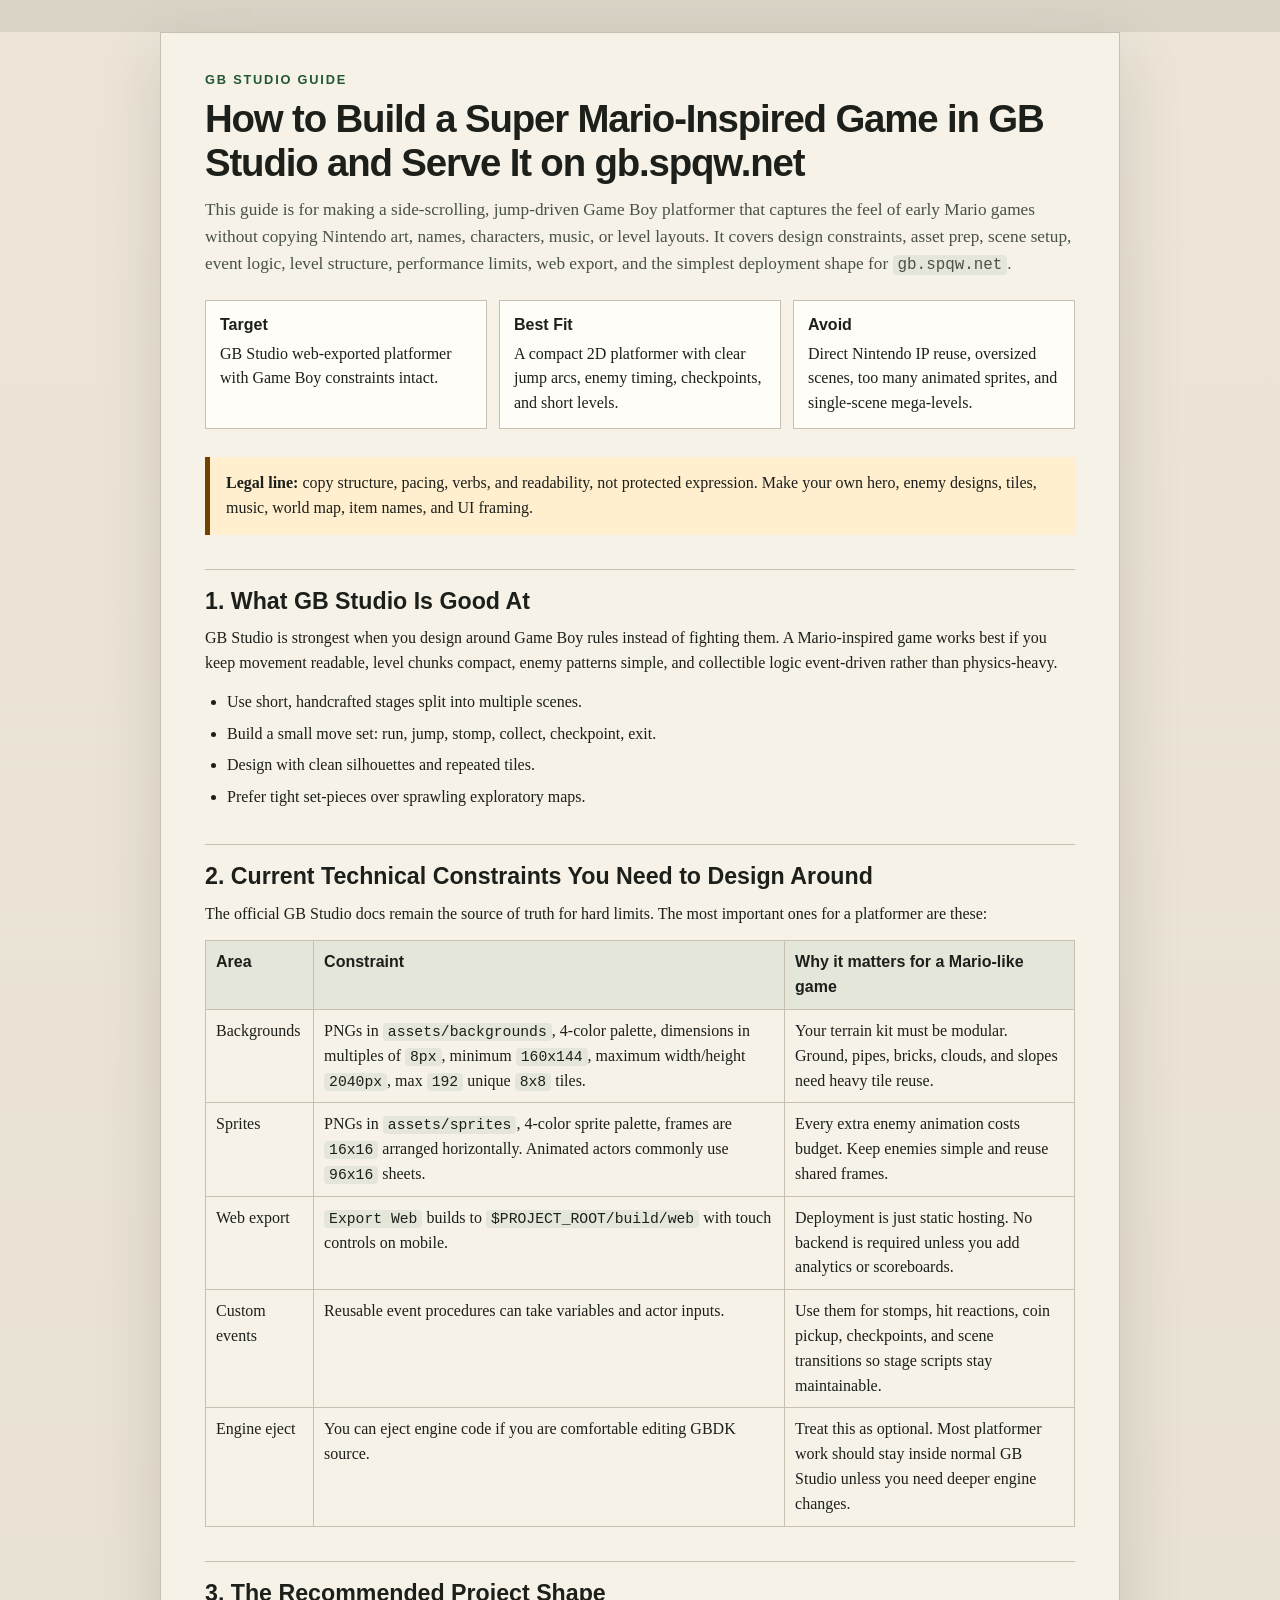
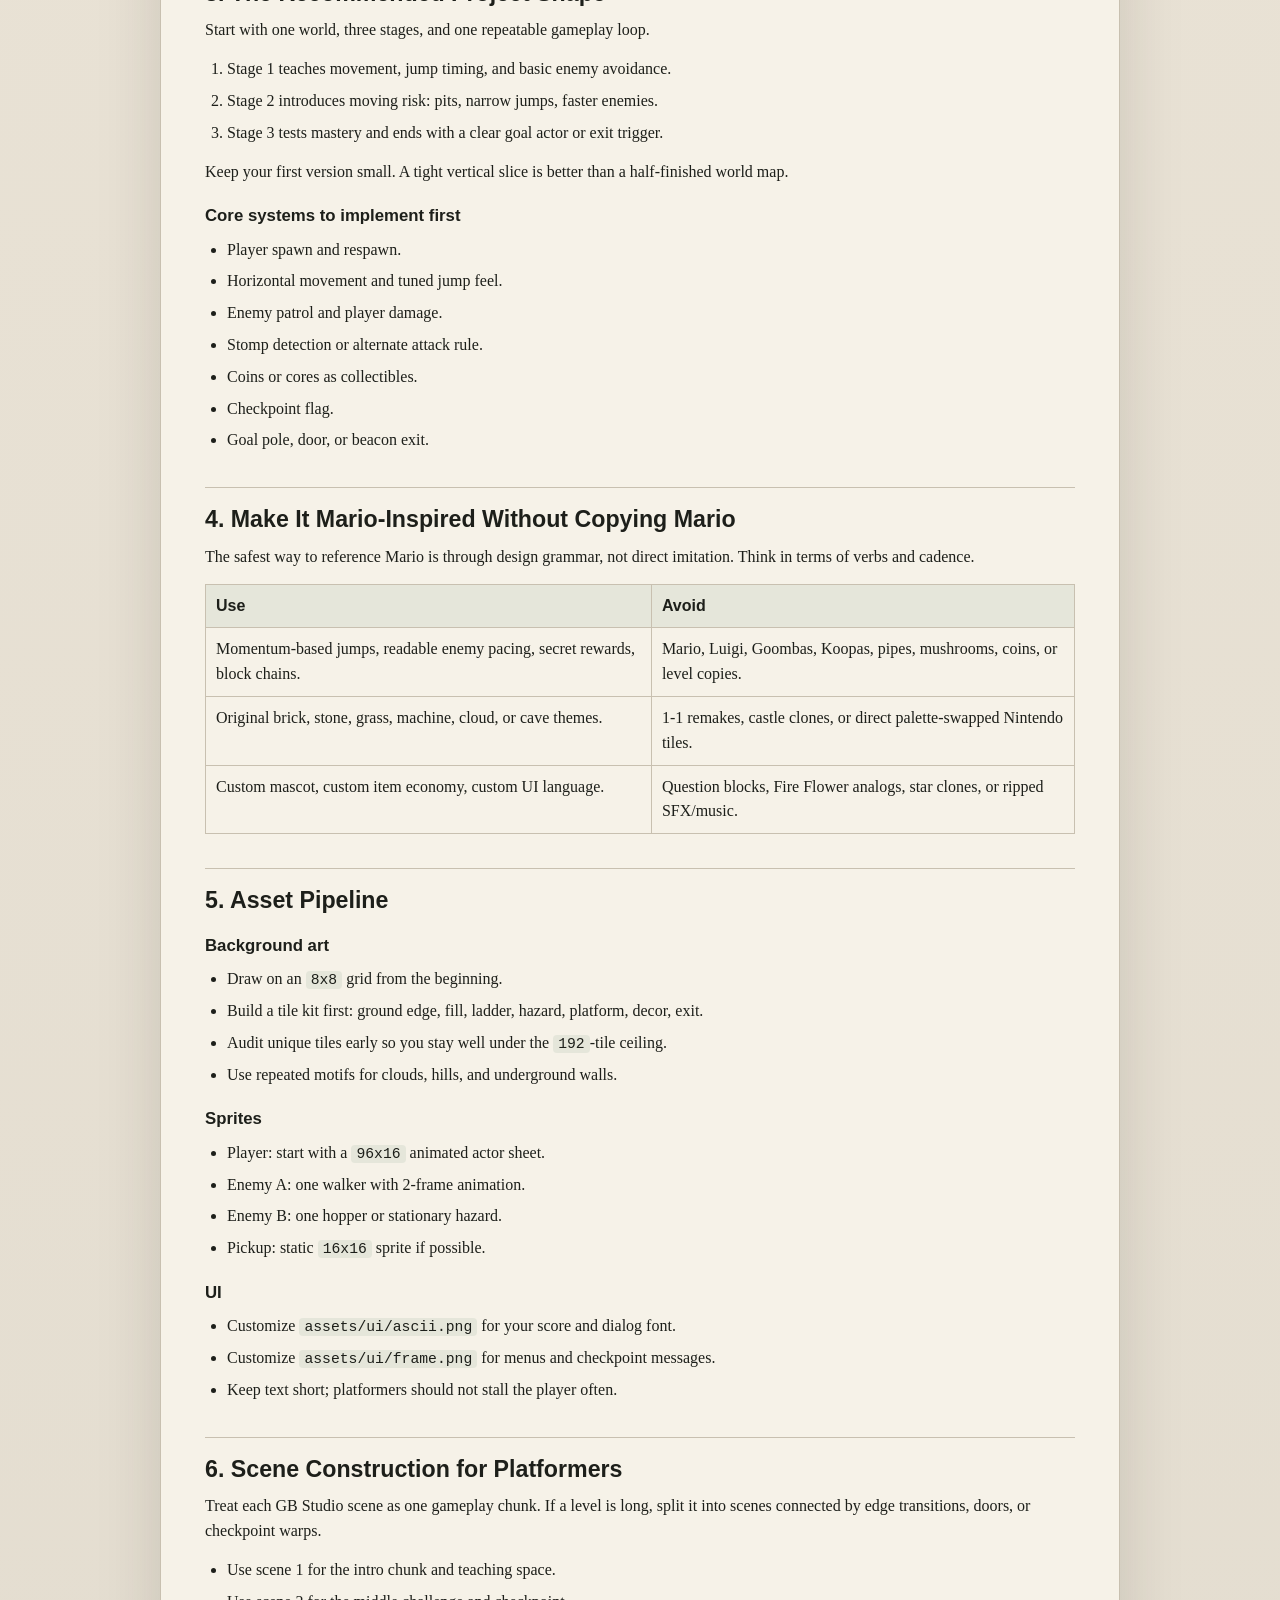
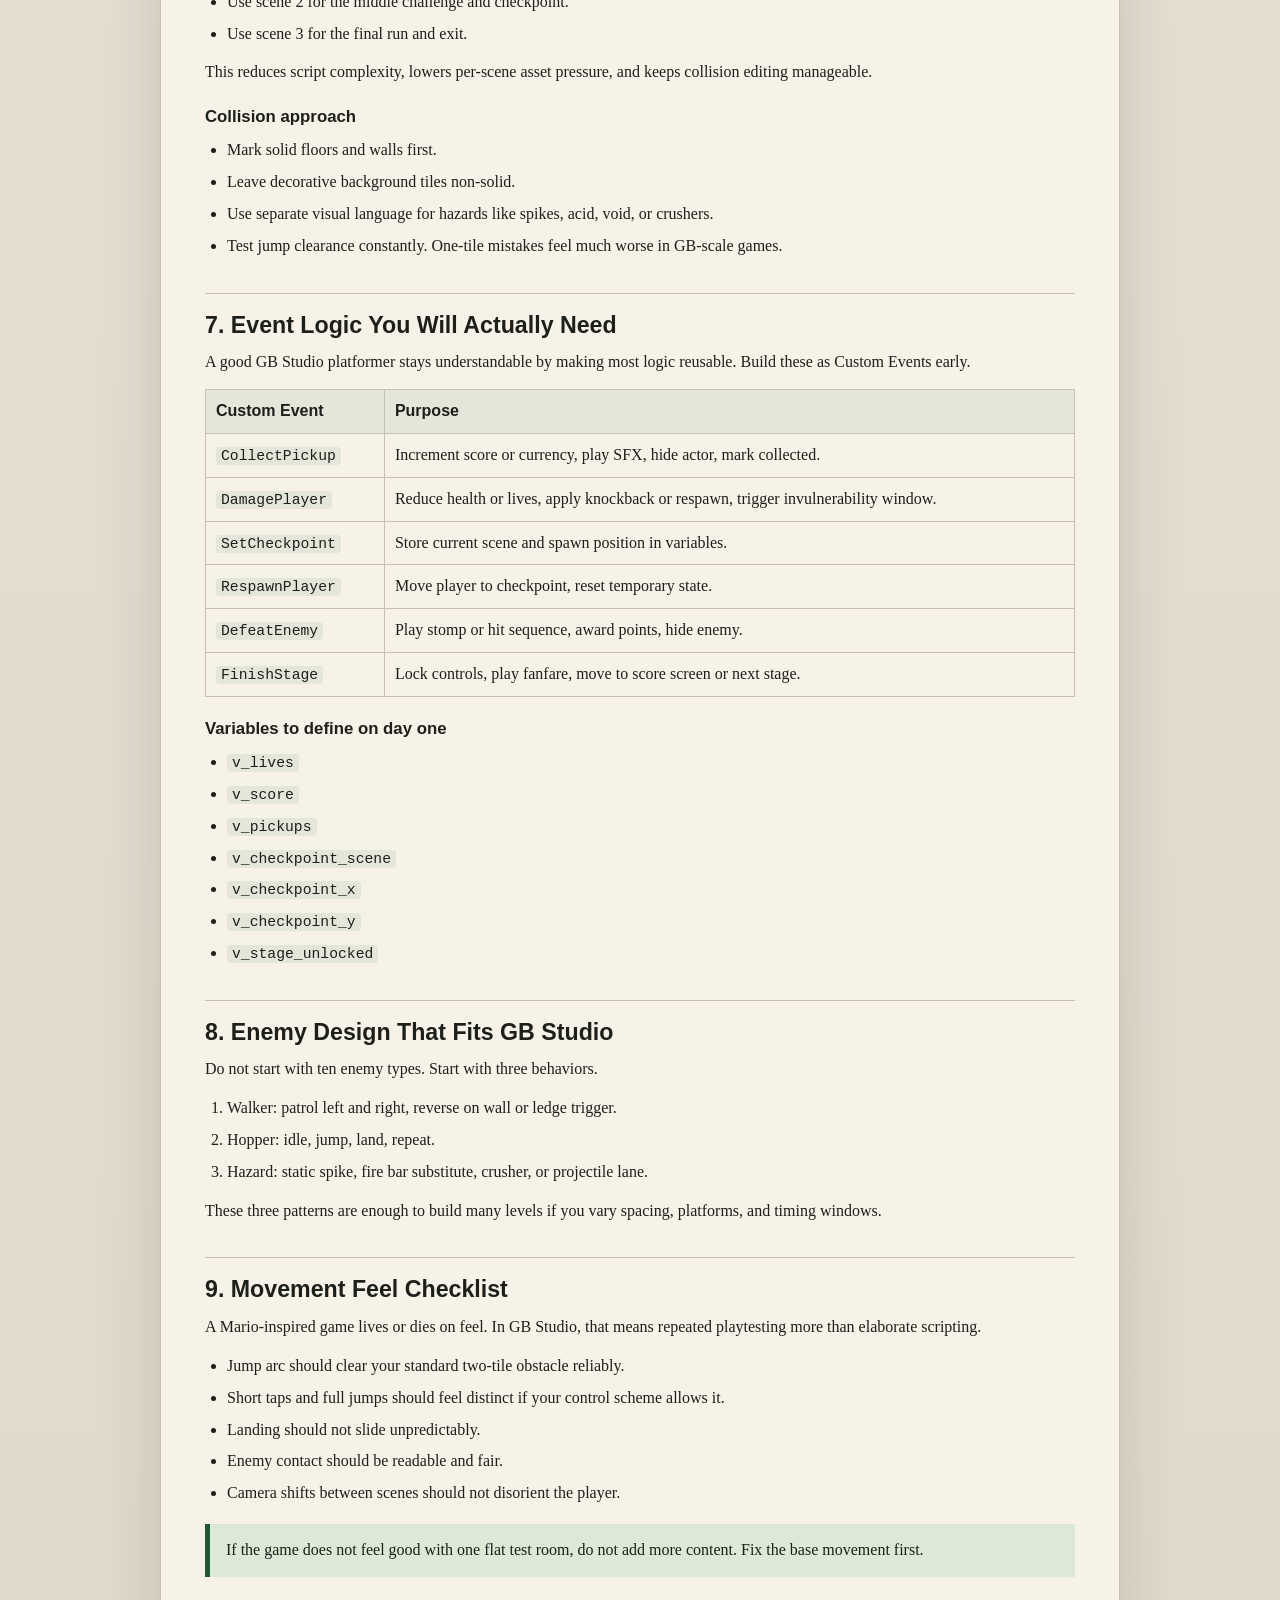
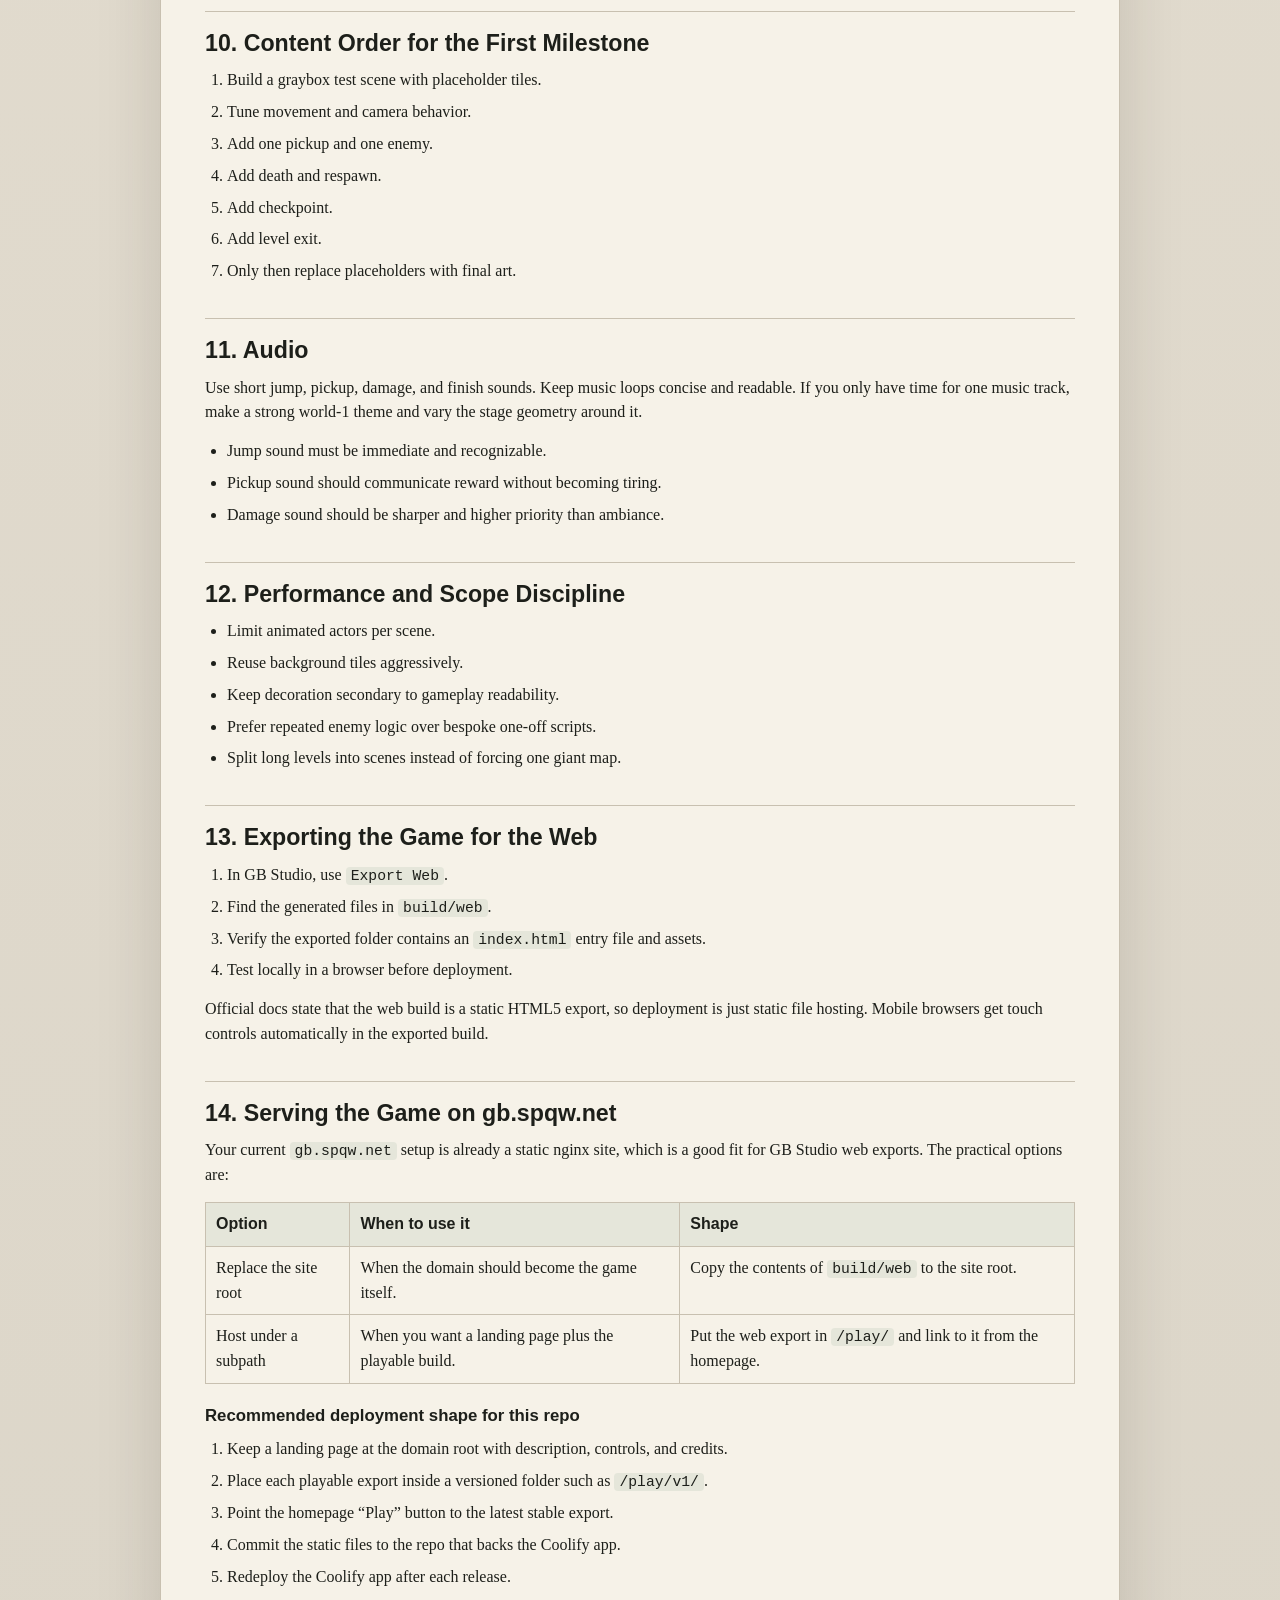
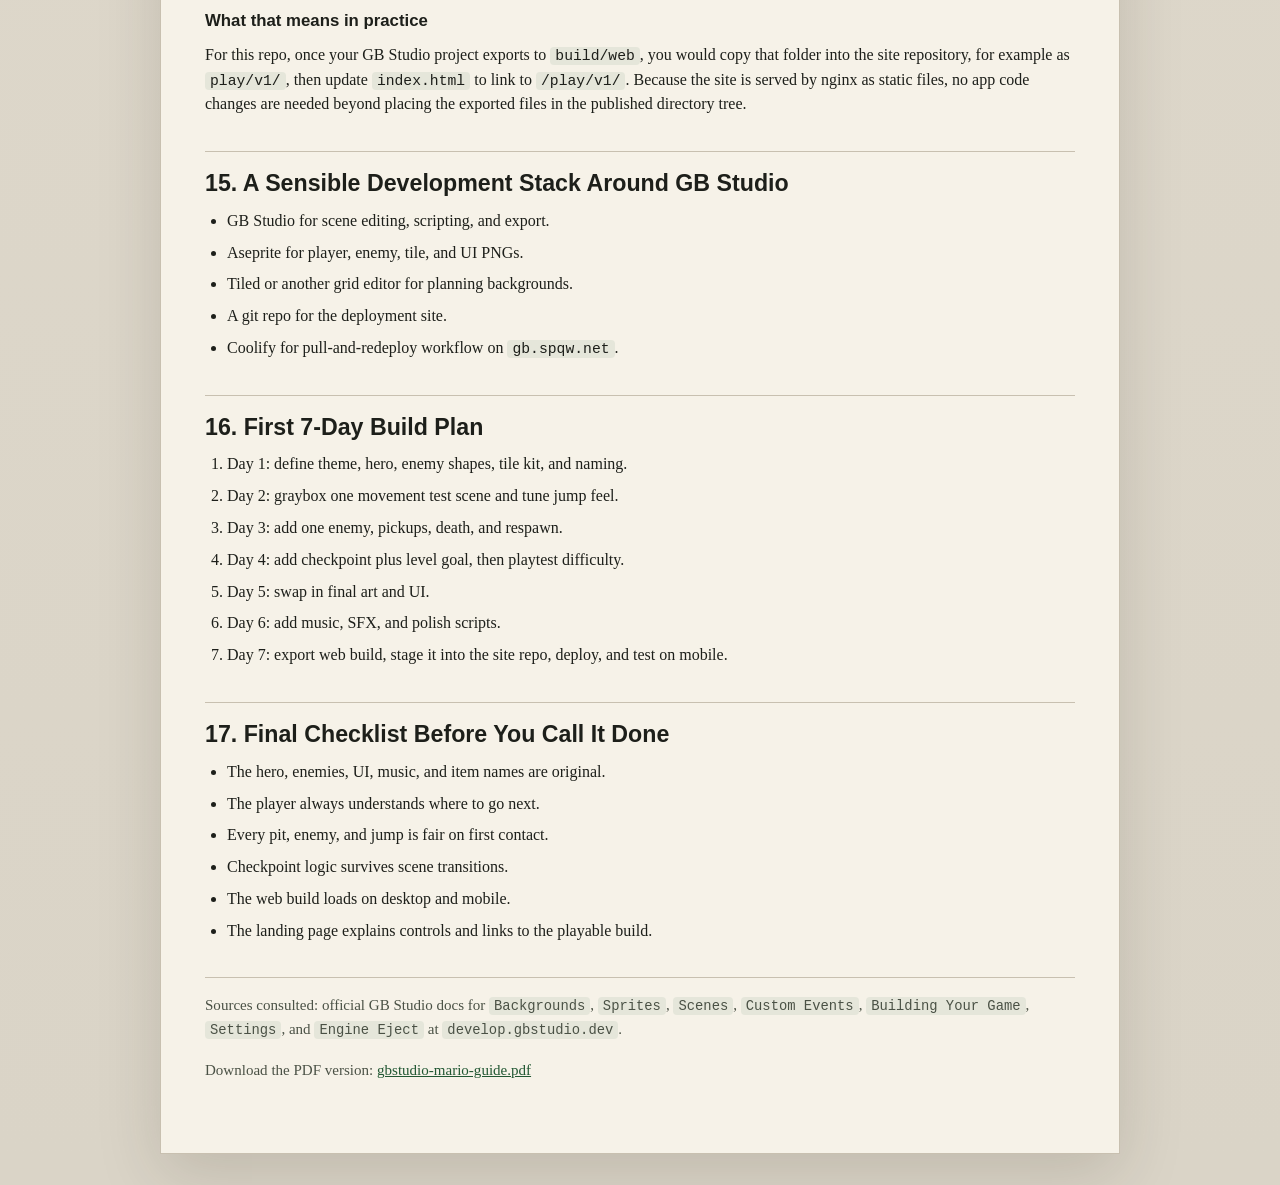
==== guide.html @ 8888a1e8 "Publish GB Studio platformer guide PDF" ====
<!doctype html>
<html lang="en">
  <head>
    <meta charset="UTF-8" />
    <meta
      name="viewport"
      content="width=device-width, initial-scale=1.0, viewport-fit=cover"
    />
    <title>GB Studio Mario-Inspired Platformer Guide</title>
    <style>
      :root {
        --paper: #f6f2e8;
        --ink: #1d1f1a;
        --muted: #4a5145;
        --accent: #215732;
        --accent-soft: #dce9d7;
        --line: #c8c0b0;
        --warning: #734100;
        --warning-soft: #ffefcf;
      }

      * {
        box-sizing: border-box;
      }

      html {
        background: #dad4c7;
      }

      body {
        margin: 0;
        color: var(--ink);
        background:
          radial-gradient(circle at top, rgba(255, 255, 255, 0.75), transparent 32rem),
          linear-gradient(180deg, #ece5d8 0%, #dad4c7 100%);
        font:
          16px/1.55 Georgia,
          "Times New Roman",
          serif;
      }

      main {
        width: min(960px, calc(100vw - 32px));
        margin: 32px auto;
        padding: 40px 44px 56px;
        background: var(--paper);
        border: 1px solid var(--line);
        box-shadow: 0 20px 60px rgba(40, 34, 20, 0.15);
      }

      h1,
      h2,
      h3 {
        line-height: 1.15;
        margin: 0 0 12px;
        font-family: "Trebuchet MS", Helvetica, Arial, sans-serif;
      }

      h1 {
        font-size: 2.4rem;
        letter-spacing: -0.03em;
      }

      h2 {
        margin-top: 34px;
        padding-top: 18px;
        border-top: 1px solid var(--line);
        font-size: 1.45rem;
      }

      h3 {
        margin-top: 22px;
        font-size: 1.05rem;
      }

      p,
      ul,
      ol,
      table {
        margin: 0 0 14px;
      }

      ul,
      ol {
        padding-left: 22px;
      }

      li {
        margin-bottom: 7px;
      }

      .eyebrow {
        margin-bottom: 10px;
        color: var(--accent);
        font:
          700 0.8rem/1.1 "Trebuchet MS",
          Helvetica,
          Arial,
          sans-serif;
        letter-spacing: 0.14em;
        text-transform: uppercase;
      }

      .lede {
        font-size: 1.08rem;
        color: var(--muted);
      }

      .callout,
      .warning {
        padding: 14px 16px;
        margin: 18px 0;
        border-left: 5px solid var(--accent);
        background: var(--accent-soft);
      }

      .warning {
        border-left-color: var(--warning);
        background: var(--warning-soft);
      }

      code {
        padding: 1px 5px;
        background: rgba(33, 87, 50, 0.08);
        border-radius: 4px;
        font-size: 0.92em;
      }

      table {
        width: 100%;
        border-collapse: collapse;
      }

      th,
      td {
        padding: 9px 10px;
        vertical-align: top;
        border: 1px solid var(--line);
        text-align: left;
      }

      th {
        background: rgba(33, 87, 50, 0.08);
        font-family: "Trebuchet MS", Helvetica, Arial, sans-serif;
      }

      .meta {
        display: grid;
        grid-template-columns: repeat(3, minmax(0, 1fr));
        gap: 12px;
        margin: 22px 0 28px;
      }

      .meta-card {
        padding: 12px 14px;
        background: #fffdf8;
        border: 1px solid var(--line);
      }

      .meta-card strong {
        display: block;
        margin-bottom: 4px;
        font-family: "Trebuchet MS", Helvetica, Arial, sans-serif;
      }

      .footer {
        margin-top: 34px;
        padding-top: 16px;
        border-top: 1px solid var(--line);
        color: var(--muted);
        font-size: 0.94rem;
      }

      .no-print {
        margin-top: 18px;
      }

      .no-print a {
        color: var(--accent);
      }

      @media (max-width: 760px) {
        main {
          width: calc(100vw - 18px);
          margin: 9px auto;
          padding: 24px 18px 36px;
        }

        .meta {
          grid-template-columns: 1fr;
        }
      }

      @media print {
        html,
        body {
          background: #fff;
        }

        main {
          width: 100%;
          margin: 0;
          padding: 0;
          border: 0;
          box-shadow: none;
        }

        .no-print {
          display: none;
        }
      }
    </style>
  </head>
  <body>
    <main>
      <p class="eyebrow">GB Studio Guide</p>
      <h1>How to Build a Super Mario-Inspired Game in GB Studio and Serve It on gb.spqw.net</h1>
      <p class="lede">
        This guide is for making a side-scrolling, jump-driven Game Boy platformer that captures
        the feel of early Mario games without copying Nintendo art, names, characters, music, or
        level layouts. It covers design constraints, asset prep, scene setup, event logic, level
        structure, performance limits, web export, and the simplest deployment shape for
        <code>gb.spqw.net</code>.
      </p>

      <div class="meta">
        <section class="meta-card">
          <strong>Target</strong>
          GB Studio web-exported platformer with Game Boy constraints intact.
        </section>
        <section class="meta-card">
          <strong>Best Fit</strong>
          A compact 2D platformer with clear jump arcs, enemy timing, checkpoints, and short
          levels.
        </section>
        <section class="meta-card">
          <strong>Avoid</strong>
          Direct Nintendo IP reuse, oversized scenes, too many animated sprites, and single-scene
          mega-levels.
        </section>
      </div>

      <div class="warning">
        <strong>Legal line:</strong> copy structure, pacing, verbs, and readability, not protected
        expression. Make your own hero, enemy designs, tiles, music, world map, item names, and
        UI framing.
      </div>

      <h2>1. What GB Studio Is Good At</h2>
      <p>
        GB Studio is strongest when you design around Game Boy rules instead of fighting them. A
        Mario-inspired game works best if you keep movement readable, level chunks compact, enemy
        patterns simple, and collectible logic event-driven rather than physics-heavy.
      </p>
      <ul>
        <li>Use short, handcrafted stages split into multiple scenes.</li>
        <li>Build a small move set: run, jump, stomp, collect, checkpoint, exit.</li>
        <li>Design with clean silhouettes and repeated tiles.</li>
        <li>Prefer tight set-pieces over sprawling exploratory maps.</li>
      </ul>

      <h2>2. Current Technical Constraints You Need to Design Around</h2>
      <p>
        The official GB Studio docs remain the source of truth for hard limits. The most important
        ones for a platformer are these:
      </p>
      <table>
        <thead>
          <tr>
            <th>Area</th>
            <th>Constraint</th>
            <th>Why it matters for a Mario-like game</th>
          </tr>
        </thead>
        <tbody>
          <tr>
            <td>Backgrounds</td>
            <td>
              PNGs in <code>assets/backgrounds</code>, 4-color palette, dimensions in multiples of
              <code>8px</code>, minimum <code>160x144</code>, maximum width/height
              <code>2040px</code>, max <code>192</code> unique <code>8x8</code> tiles.
            </td>
            <td>
              Your terrain kit must be modular. Ground, pipes, bricks, clouds, and slopes need heavy
              tile reuse.
            </td>
          </tr>
          <tr>
            <td>Sprites</td>
            <td>
              PNGs in <code>assets/sprites</code>, 4-color sprite palette, frames are
              <code>16x16</code> arranged horizontally. Animated actors commonly use
              <code>96x16</code> sheets.
            </td>
            <td>
              Every extra enemy animation costs budget. Keep enemies simple and reuse shared frames.
            </td>
          </tr>
          <tr>
            <td>Web export</td>
            <td>
              <code>Export Web</code> builds to <code>$PROJECT_ROOT/build/web</code> with
              touch controls on mobile.
            </td>
            <td>
              Deployment is just static hosting. No backend is required unless you add analytics or
              scoreboards.
            </td>
          </tr>
          <tr>
            <td>Custom events</td>
            <td>
              Reusable event procedures can take variables and actor inputs.
            </td>
            <td>
              Use them for stomps, hit reactions, coin pickup, checkpoints, and scene transitions so
              stage scripts stay maintainable.
            </td>
          </tr>
          <tr>
            <td>Engine eject</td>
            <td>
              You can eject engine code if you are comfortable editing GBDK source.
            </td>
            <td>
              Treat this as optional. Most platformer work should stay inside normal GB Studio unless
              you need deeper engine changes.
            </td>
          </tr>
        </tbody>
      </table>

      <h2>3. The Recommended Project Shape</h2>
      <p>Start with one world, three stages, and one repeatable gameplay loop.</p>
      <ol>
        <li>Stage 1 teaches movement, jump timing, and basic enemy avoidance.</li>
        <li>Stage 2 introduces moving risk: pits, narrow jumps, faster enemies.</li>
        <li>Stage 3 tests mastery and ends with a clear goal actor or exit trigger.</li>
      </ol>
      <p>Keep your first version small. A tight vertical slice is better than a half-finished world map.</p>

      <h3>Core systems to implement first</h3>
      <ul>
        <li>Player spawn and respawn.</li>
        <li>Horizontal movement and tuned jump feel.</li>
        <li>Enemy patrol and player damage.</li>
        <li>Stomp detection or alternate attack rule.</li>
        <li>Coins or cores as collectibles.</li>
        <li>Checkpoint flag.</li>
        <li>Goal pole, door, or beacon exit.</li>
      </ul>

      <h2>4. Make It Mario-Inspired Without Copying Mario</h2>
      <p>
        The safest way to reference Mario is through design grammar, not direct imitation. Think in
        terms of verbs and cadence.
      </p>
      <table>
        <thead>
          <tr>
            <th>Use</th>
            <th>Avoid</th>
          </tr>
        </thead>
        <tbody>
          <tr>
            <td>Momentum-based jumps, readable enemy pacing, secret rewards, block chains.</td>
            <td>Mario, Luigi, Goombas, Koopas, pipes, mushrooms, coins, or level copies.</td>
          </tr>
          <tr>
            <td>Original brick, stone, grass, machine, cloud, or cave themes.</td>
            <td>1-1 remakes, castle clones, or direct palette-swapped Nintendo tiles.</td>
          </tr>
          <tr>
            <td>Custom mascot, custom item economy, custom UI language.</td>
            <td>Question blocks, Fire Flower analogs, star clones, or ripped SFX/music.</td>
          </tr>
        </tbody>
      </table>

      <h2>5. Asset Pipeline</h2>
      <h3>Background art</h3>
      <ul>
        <li>Draw on an <code>8x8</code> grid from the beginning.</li>
        <li>Build a tile kit first: ground edge, fill, ladder, hazard, platform, decor, exit.</li>
        <li>Audit unique tiles early so you stay well under the <code>192</code>-tile ceiling.</li>
        <li>Use repeated motifs for clouds, hills, and underground walls.</li>
      </ul>

      <h3>Sprites</h3>
      <ul>
        <li>Player: start with a <code>96x16</code> animated actor sheet.</li>
        <li>Enemy A: one walker with 2-frame animation.</li>
        <li>Enemy B: one hopper or stationary hazard.</li>
        <li>Pickup: static <code>16x16</code> sprite if possible.</li>
      </ul>

      <h3>UI</h3>
      <ul>
        <li>Customize <code>assets/ui/ascii.png</code> for your score and dialog font.</li>
        <li>Customize <code>assets/ui/frame.png</code> for menus and checkpoint messages.</li>
        <li>Keep text short; platformers should not stall the player often.</li>
      </ul>

      <h2>6. Scene Construction for Platformers</h2>
      <p>
        Treat each GB Studio scene as one gameplay chunk. If a level is long, split it into scenes
        connected by edge transitions, doors, or checkpoint warps.
      </p>
      <ul>
        <li>Use scene 1 for the intro chunk and teaching space.</li>
        <li>Use scene 2 for the middle challenge and checkpoint.</li>
        <li>Use scene 3 for the final run and exit.</li>
      </ul>
      <p>
        This reduces script complexity, lowers per-scene asset pressure, and keeps collision editing
        manageable.
      </p>

      <h3>Collision approach</h3>
      <ul>
        <li>Mark solid floors and walls first.</li>
        <li>Leave decorative background tiles non-solid.</li>
        <li>Use separate visual language for hazards like spikes, acid, void, or crushers.</li>
        <li>Test jump clearance constantly. One-tile mistakes feel much worse in GB-scale games.</li>
      </ul>

      <h2>7. Event Logic You Will Actually Need</h2>
      <p>
        A good GB Studio platformer stays understandable by making most logic reusable. Build these
        as Custom Events early.
      </p>
      <table>
        <thead>
          <tr>
            <th>Custom Event</th>
            <th>Purpose</th>
          </tr>
        </thead>
        <tbody>
          <tr>
            <td><code>CollectPickup</code></td>
            <td>Increment score or currency, play SFX, hide actor, mark collected.</td>
          </tr>
          <tr>
            <td><code>DamagePlayer</code></td>
            <td>Reduce health or lives, apply knockback or respawn, trigger invulnerability window.</td>
          </tr>
          <tr>
            <td><code>SetCheckpoint</code></td>
            <td>Store current scene and spawn position in variables.</td>
          </tr>
          <tr>
            <td><code>RespawnPlayer</code></td>
            <td>Move player to checkpoint, reset temporary state.</td>
          </tr>
          <tr>
            <td><code>DefeatEnemy</code></td>
            <td>Play stomp or hit sequence, award points, hide enemy.</td>
          </tr>
          <tr>
            <td><code>FinishStage</code></td>
            <td>Lock controls, play fanfare, move to score screen or next stage.</td>
          </tr>
        </tbody>
      </table>

      <h3>Variables to define on day one</h3>
      <ul>
        <li><code>v_lives</code></li>
        <li><code>v_score</code></li>
        <li><code>v_pickups</code></li>
        <li><code>v_checkpoint_scene</code></li>
        <li><code>v_checkpoint_x</code></li>
        <li><code>v_checkpoint_y</code></li>
        <li><code>v_stage_unlocked</code></li>
      </ul>

      <h2>8. Enemy Design That Fits GB Studio</h2>
      <p>Do not start with ten enemy types. Start with three behaviors.</p>
      <ol>
        <li>Walker: patrol left and right, reverse on wall or ledge trigger.</li>
        <li>Hopper: idle, jump, land, repeat.</li>
        <li>Hazard: static spike, fire bar substitute, crusher, or projectile lane.</li>
      </ol>
      <p>
        These three patterns are enough to build many levels if you vary spacing, platforms, and
        timing windows.
      </p>

      <h2>9. Movement Feel Checklist</h2>
      <p>
        A Mario-inspired game lives or dies on feel. In GB Studio, that means repeated playtesting
        more than elaborate scripting.
      </p>
      <ul>
        <li>Jump arc should clear your standard two-tile obstacle reliably.</li>
        <li>Short taps and full jumps should feel distinct if your control scheme allows it.</li>
        <li>Landing should not slide unpredictably.</li>
        <li>Enemy contact should be readable and fair.</li>
        <li>Camera shifts between scenes should not disorient the player.</li>
      </ul>

      <div class="callout">
        If the game does not feel good with one flat test room, do not add more content. Fix the
        base movement first.
      </div>

      <h2>10. Content Order for the First Milestone</h2>
      <ol>
        <li>Build a graybox test scene with placeholder tiles.</li>
        <li>Tune movement and camera behavior.</li>
        <li>Add one pickup and one enemy.</li>
        <li>Add death and respawn.</li>
        <li>Add checkpoint.</li>
        <li>Add level exit.</li>
        <li>Only then replace placeholders with final art.</li>
      </ol>

      <h2>11. Audio</h2>
      <p>
        Use short jump, pickup, damage, and finish sounds. Keep music loops concise and readable.
        If you only have time for one music track, make a strong world-1 theme and vary the stage
        geometry around it.
      </p>
      <ul>
        <li>Jump sound must be immediate and recognizable.</li>
        <li>Pickup sound should communicate reward without becoming tiring.</li>
        <li>Damage sound should be sharper and higher priority than ambiance.</li>
      </ul>

      <h2>12. Performance and Scope Discipline</h2>
      <ul>
        <li>Limit animated actors per scene.</li>
        <li>Reuse background tiles aggressively.</li>
        <li>Keep decoration secondary to gameplay readability.</li>
        <li>Prefer repeated enemy logic over bespoke one-off scripts.</li>
        <li>Split long levels into scenes instead of forcing one giant map.</li>
      </ul>

      <h2>13. Exporting the Game for the Web</h2>
      <ol>
        <li>In GB Studio, use <code>Export Web</code>.</li>
        <li>Find the generated files in <code>build/web</code>.</li>
        <li>Verify the exported folder contains an <code>index.html</code> entry file and assets.</li>
        <li>Test locally in a browser before deployment.</li>
      </ol>
      <p>
        Official docs state that the web build is a static HTML5 export, so deployment is just
        static file hosting. Mobile browsers get touch controls automatically in the exported build.
      </p>

      <h2>14. Serving the Game on gb.spqw.net</h2>
      <p>
        Your current <code>gb.spqw.net</code> setup is already a static nginx site, which is a good
        fit for GB Studio web exports. The practical options are:
      </p>
      <table>
        <thead>
          <tr>
            <th>Option</th>
            <th>When to use it</th>
            <th>Shape</th>
          </tr>
        </thead>
        <tbody>
          <tr>
            <td>Replace the site root</td>
            <td>When the domain should become the game itself.</td>
            <td>Copy the contents of <code>build/web</code> to the site root.</td>
          </tr>
          <tr>
            <td>Host under a subpath</td>
            <td>When you want a landing page plus the playable build.</td>
            <td>Put the web export in <code>/play/</code> and link to it from the homepage.</td>
          </tr>
        </tbody>
      </table>

      <h3>Recommended deployment shape for this repo</h3>
      <ol>
        <li>Keep a landing page at the domain root with description, controls, and credits.</li>
        <li>Place each playable export inside a versioned folder such as <code>/play/v1/</code>.</li>
        <li>Point the homepage “Play” button to the latest stable export.</li>
        <li>Commit the static files to the repo that backs the Coolify app.</li>
        <li>Redeploy the Coolify app after each release.</li>
      </ol>

      <h3>What that means in practice</h3>
      <p>
        For this repo, once your GB Studio project exports to <code>build/web</code>, you would copy
        that folder into the site repository, for example as <code>play/v1/</code>, then update
        <code>index.html</code> to link to <code>/play/v1/</code>. Because the site is served by
        nginx as static files, no app code changes are needed beyond placing the exported files in
        the published directory tree.
      </p>

      <h2>15. A Sensible Development Stack Around GB Studio</h2>
      <ul>
        <li>GB Studio for scene editing, scripting, and export.</li>
        <li>Aseprite for player, enemy, tile, and UI PNGs.</li>
        <li>Tiled or another grid editor for planning backgrounds.</li>
        <li>A git repo for the deployment site.</li>
        <li>Coolify for pull-and-redeploy workflow on <code>gb.spqw.net</code>.</li>
      </ul>

      <h2>16. First 7-Day Build Plan</h2>
      <ol>
        <li>Day 1: define theme, hero, enemy shapes, tile kit, and naming.</li>
        <li>Day 2: graybox one movement test scene and tune jump feel.</li>
        <li>Day 3: add one enemy, pickups, death, and respawn.</li>
        <li>Day 4: add checkpoint plus level goal, then playtest difficulty.</li>
        <li>Day 5: swap in final art and UI.</li>
        <li>Day 6: add music, SFX, and polish scripts.</li>
        <li>Day 7: export web build, stage it into the site repo, deploy, and test on mobile.</li>
      </ol>

      <h2>17. Final Checklist Before You Call It Done</h2>
      <ul>
        <li>The hero, enemies, UI, music, and item names are original.</li>
        <li>The player always understands where to go next.</li>
        <li>Every pit, enemy, and jump is fair on first contact.</li>
        <li>Checkpoint logic survives scene transitions.</li>
        <li>The web build loads on desktop and mobile.</li>
        <li>The landing page explains controls and links to the playable build.</li>
      </ul>

      <section class="footer">
        <p>
          Sources consulted: official GB Studio docs for
          <code>Backgrounds</code>, <code>Sprites</code>, <code>Scenes</code>,
          <code>Custom Events</code>, <code>Building Your Game</code>,
          <code>Settings</code>, and <code>Engine Eject</code> at
          <code>develop.gbstudio.dev</code>.
        </p>
        <p class="no-print">
          Download the PDF version:
          <a href="./gbstudio-mario-guide.pdf">gbstudio-mario-guide.pdf</a>
        </p>
      </section>
    </main>
  </body>
</html>
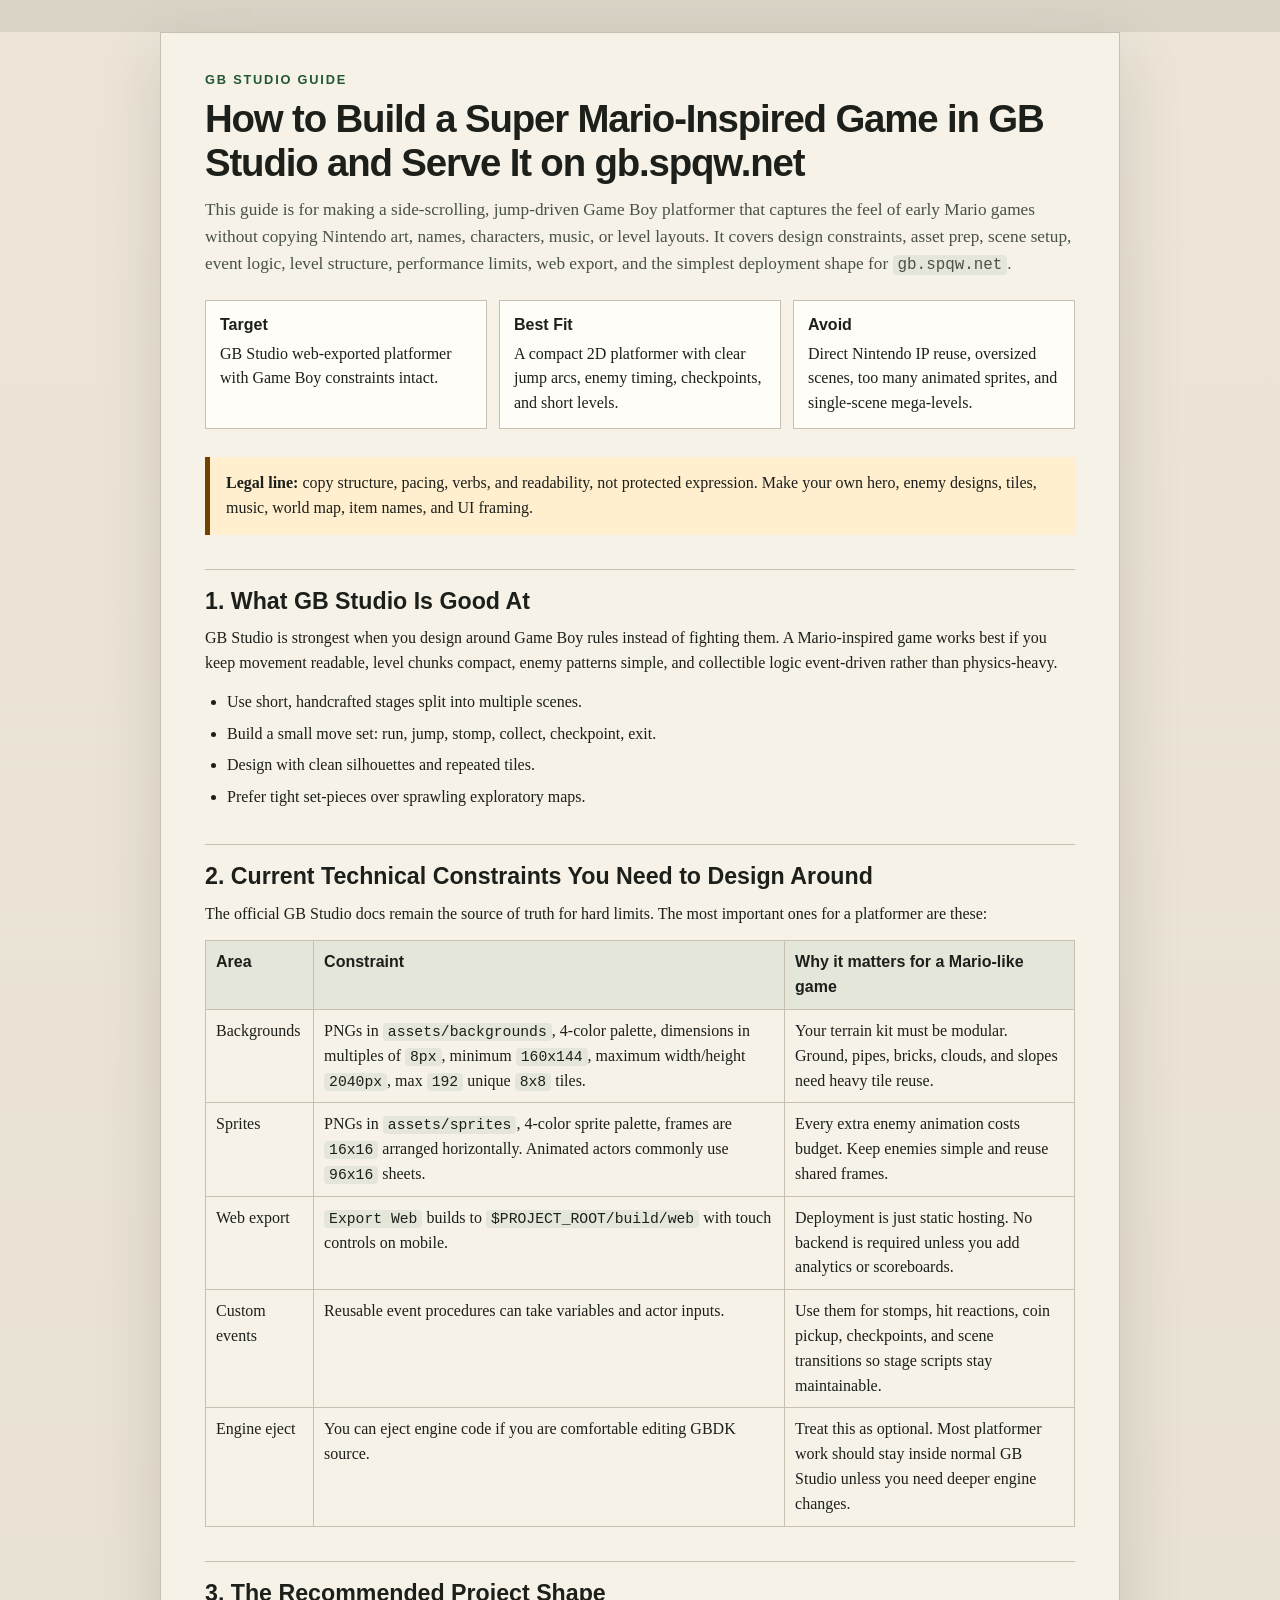
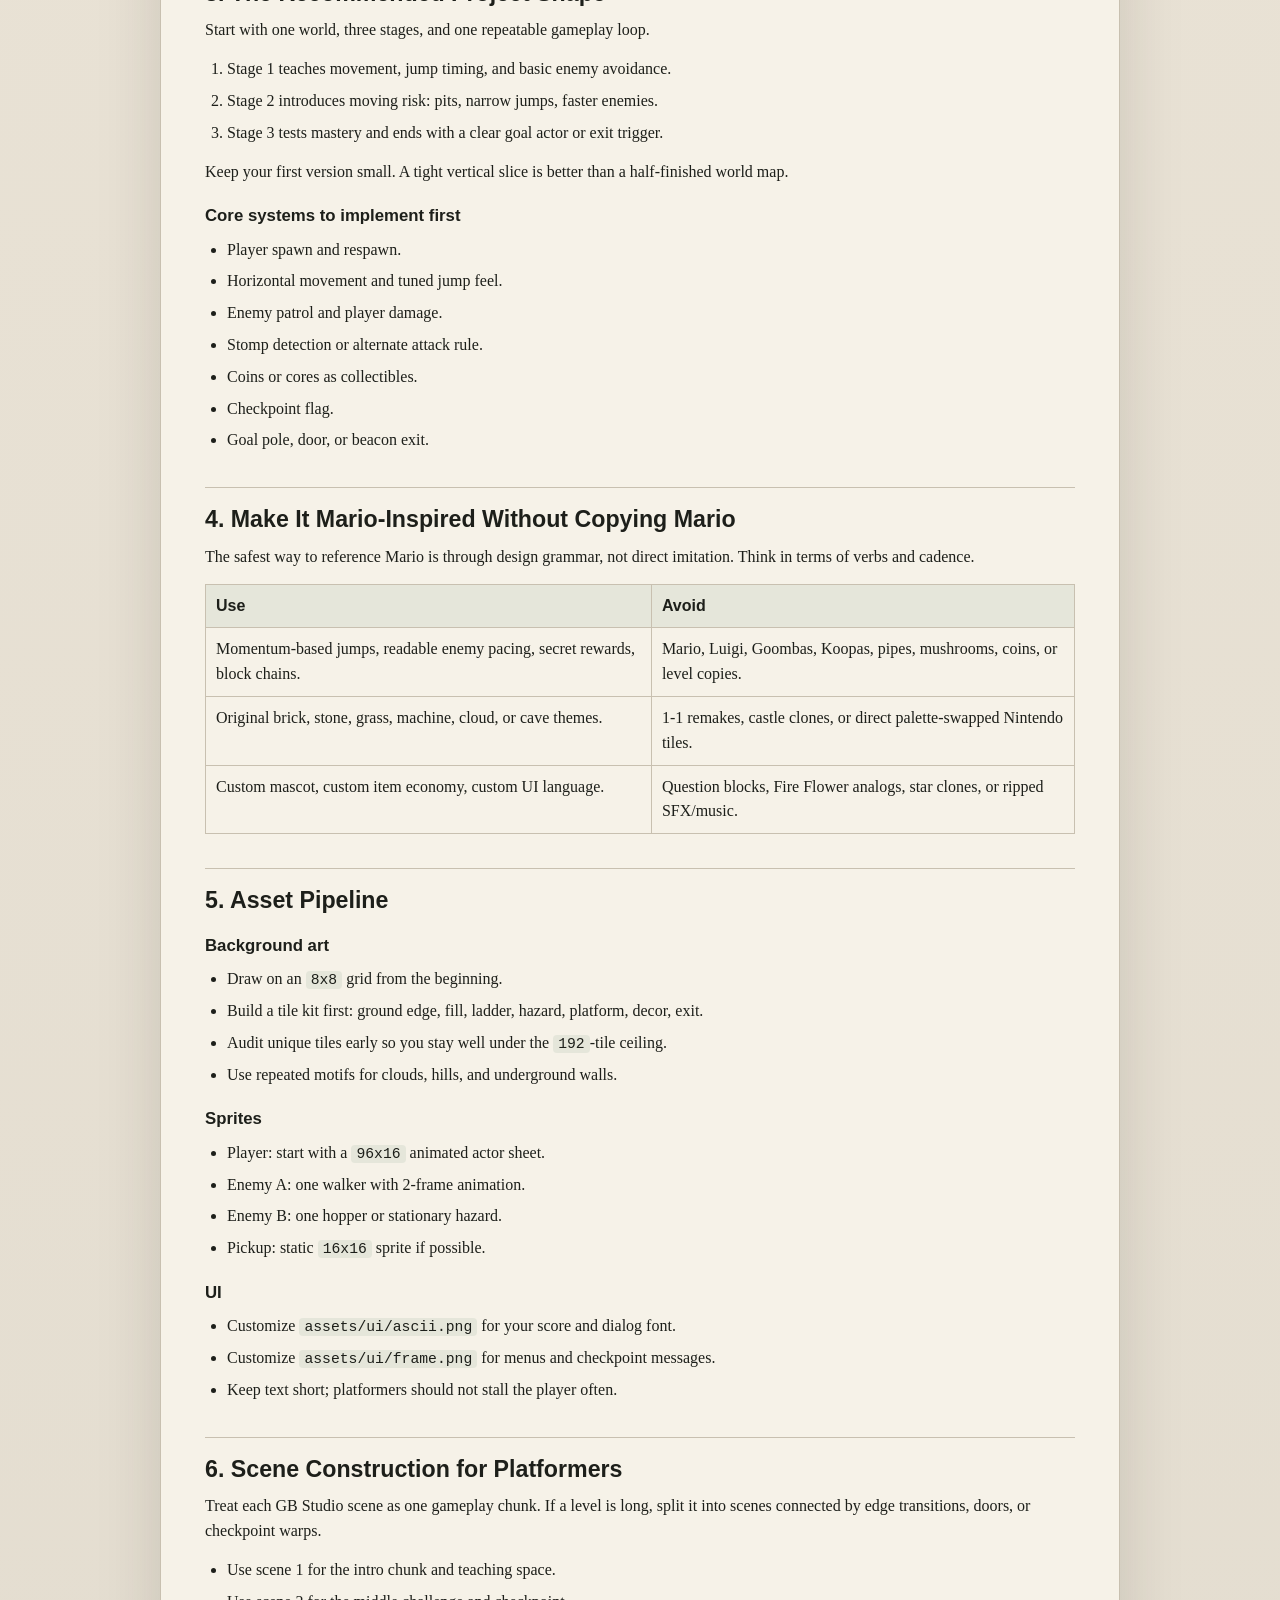
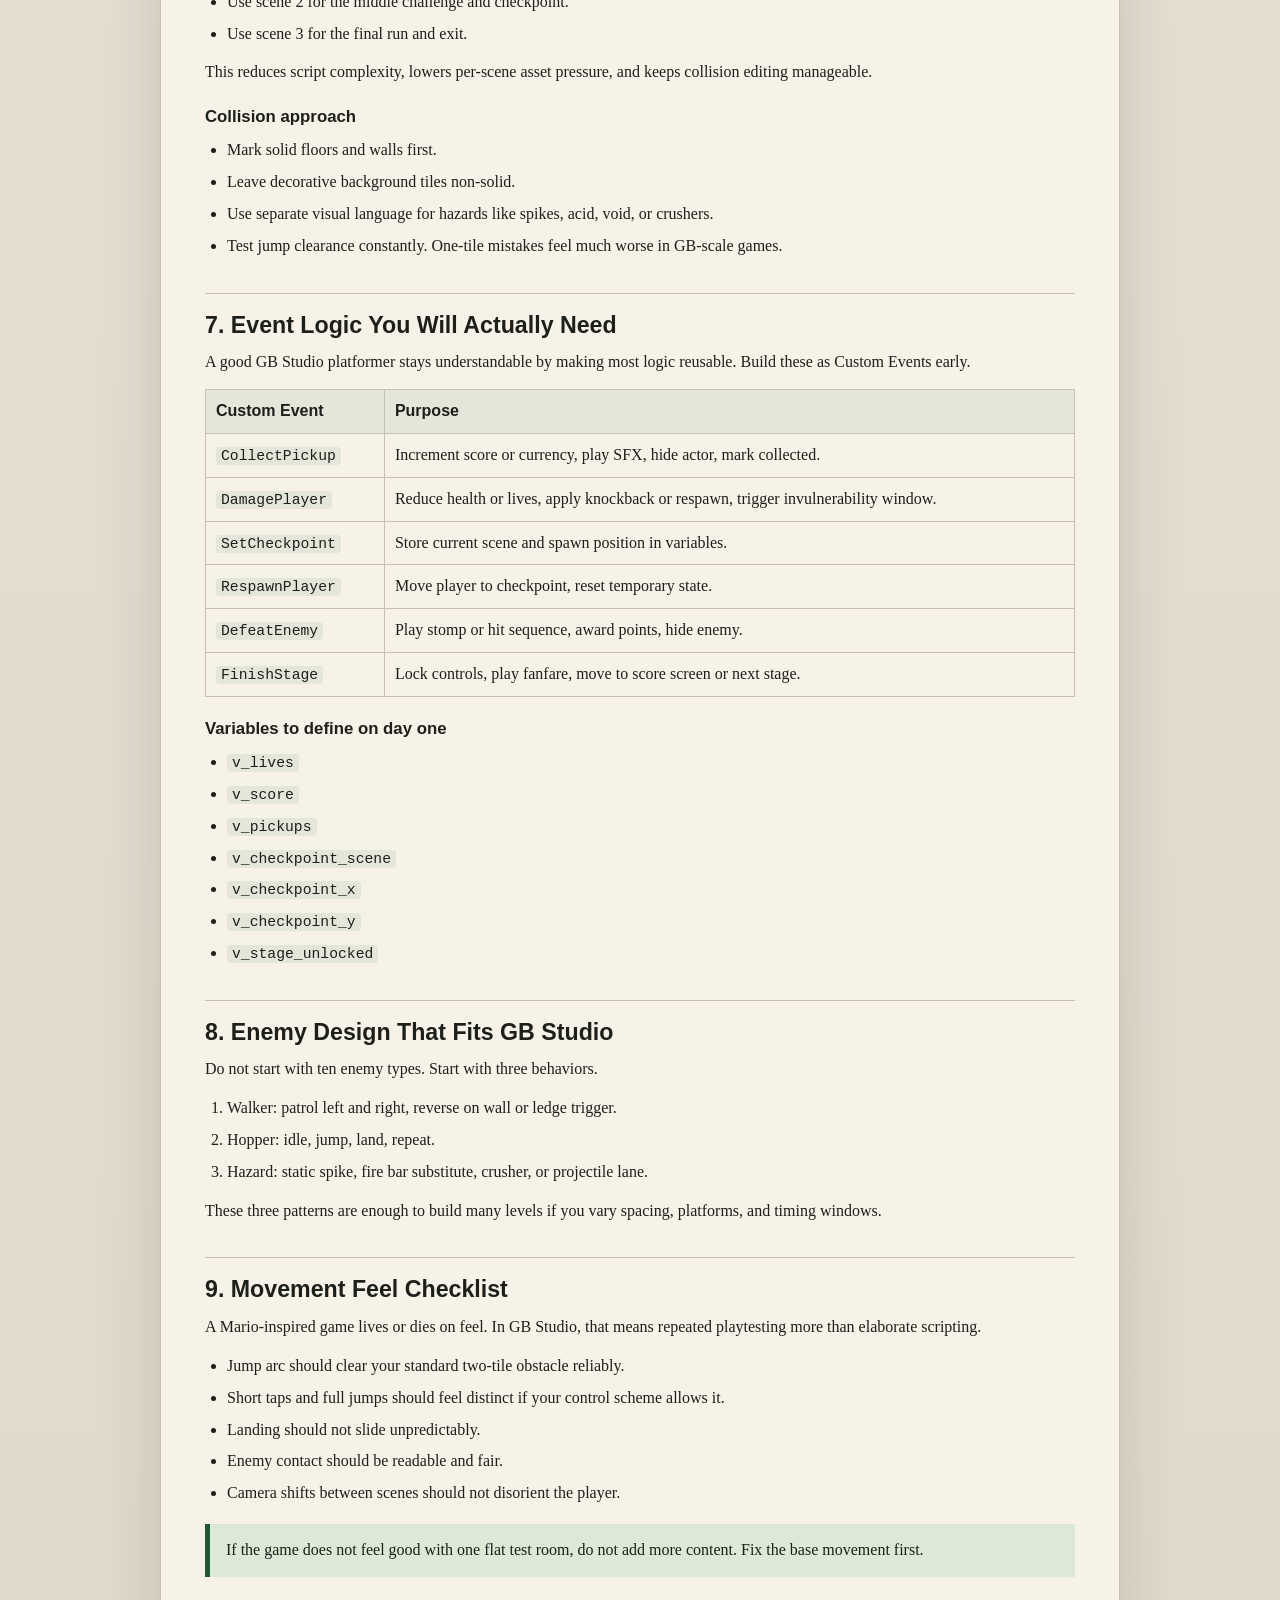
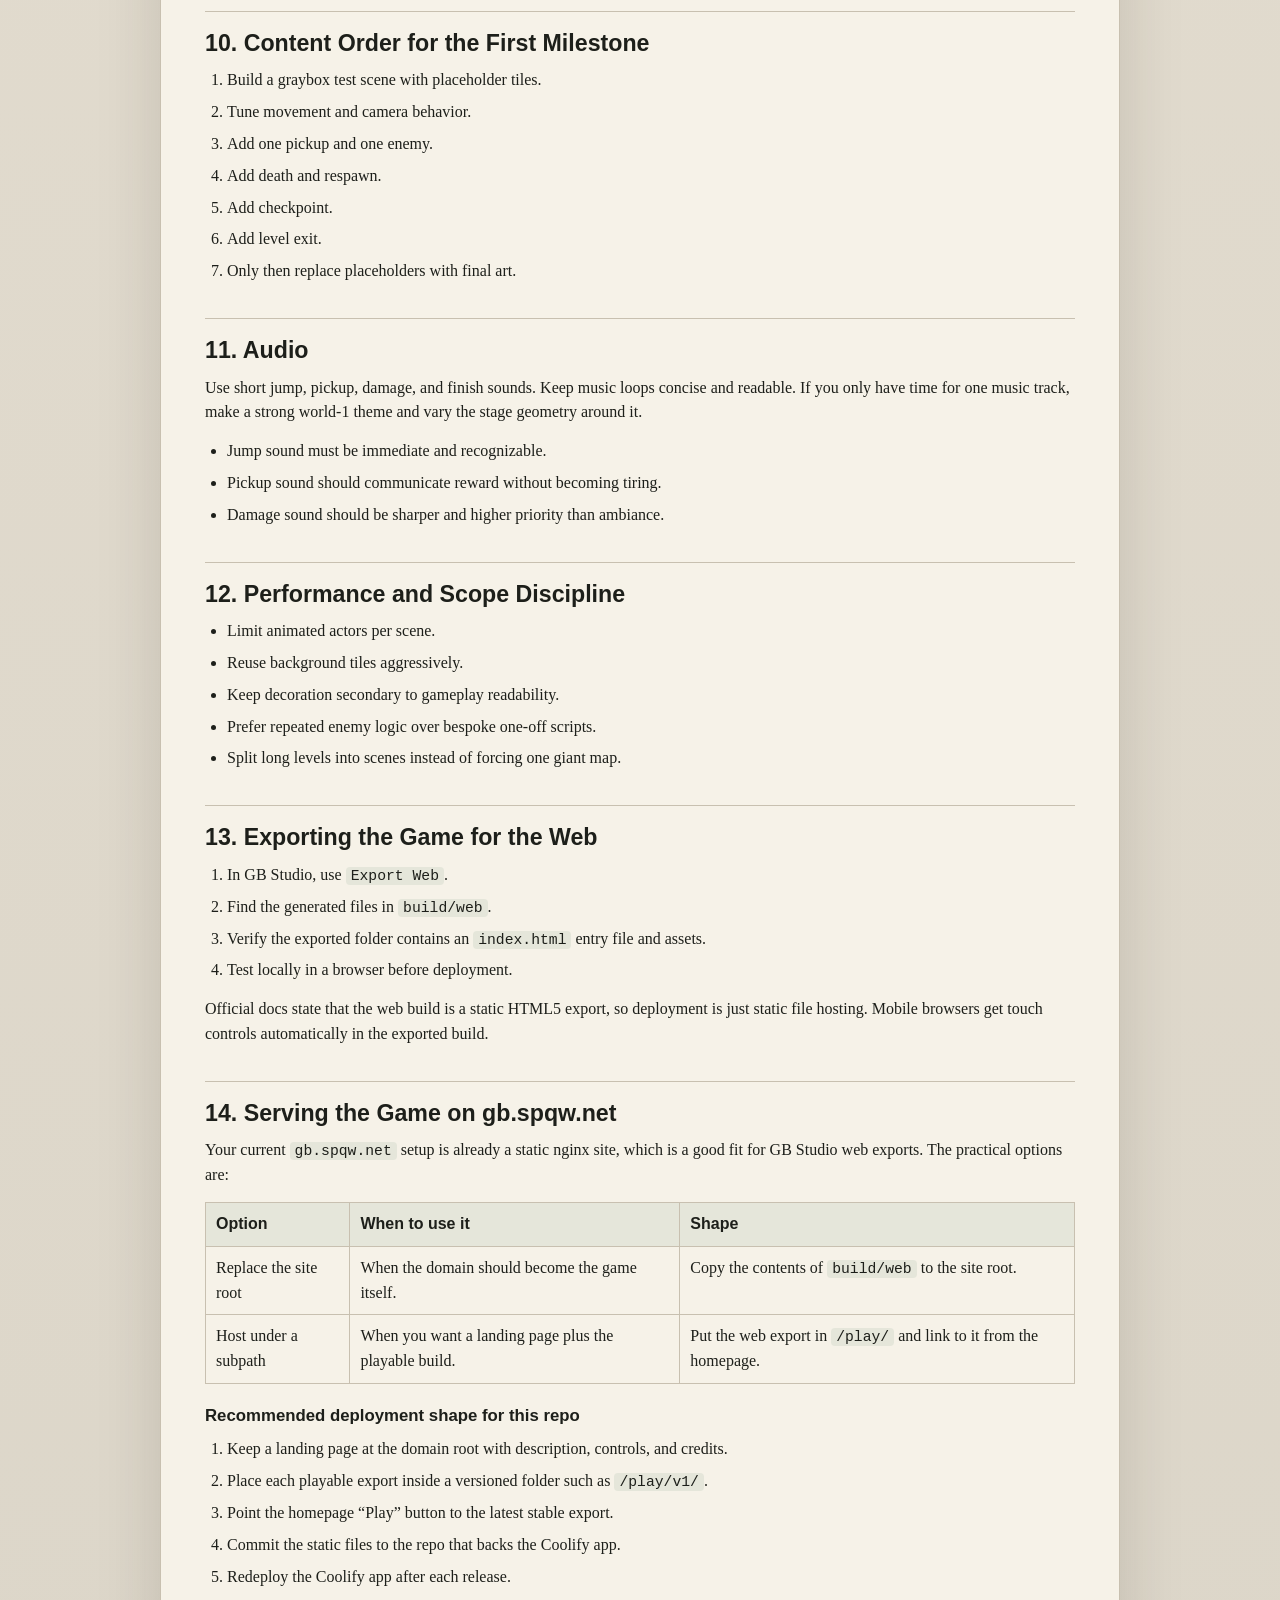
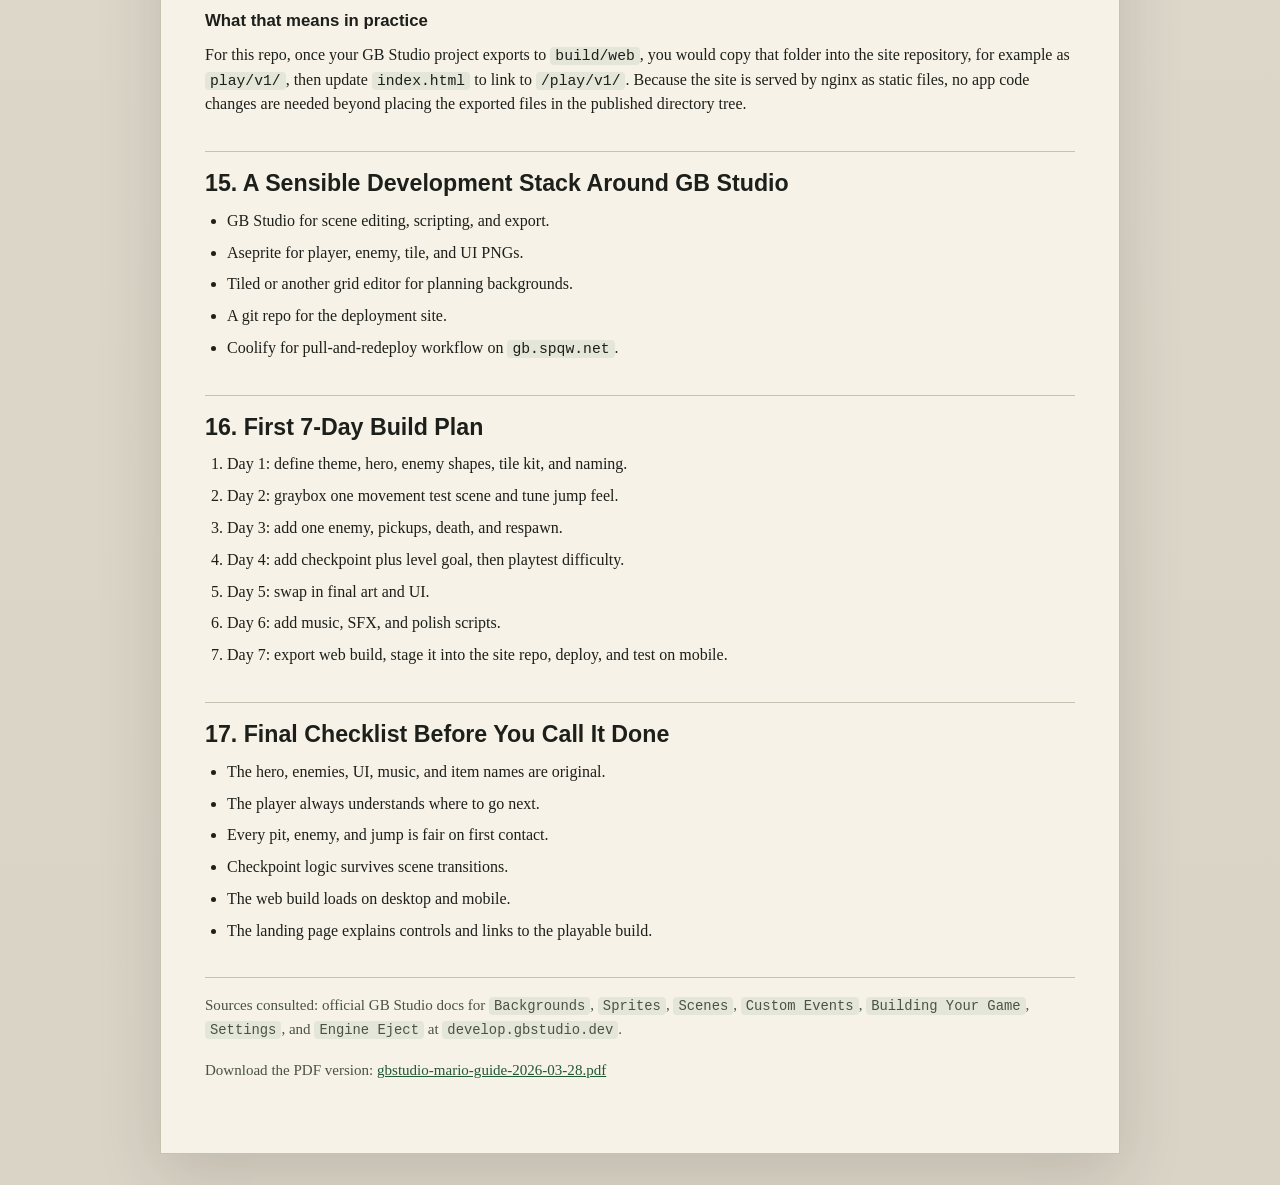
==== commit 7e0194f8: "Publish versioned GB Studio guide PDF" ====
--- a/guide.html
+++ b/guide.html
@@ -635,7 +635,7 @@
         </p>
         <p class="no-print">
           Download the PDF version:
-          <a href="./gbstudio-mario-guide.pdf">gbstudio-mario-guide.pdf</a>
+          <a href="./gbstudio-mario-guide-2026-03-28.pdf">gbstudio-mario-guide-2026-03-28.pdf</a>
         </p>
       </section>
     </main>
